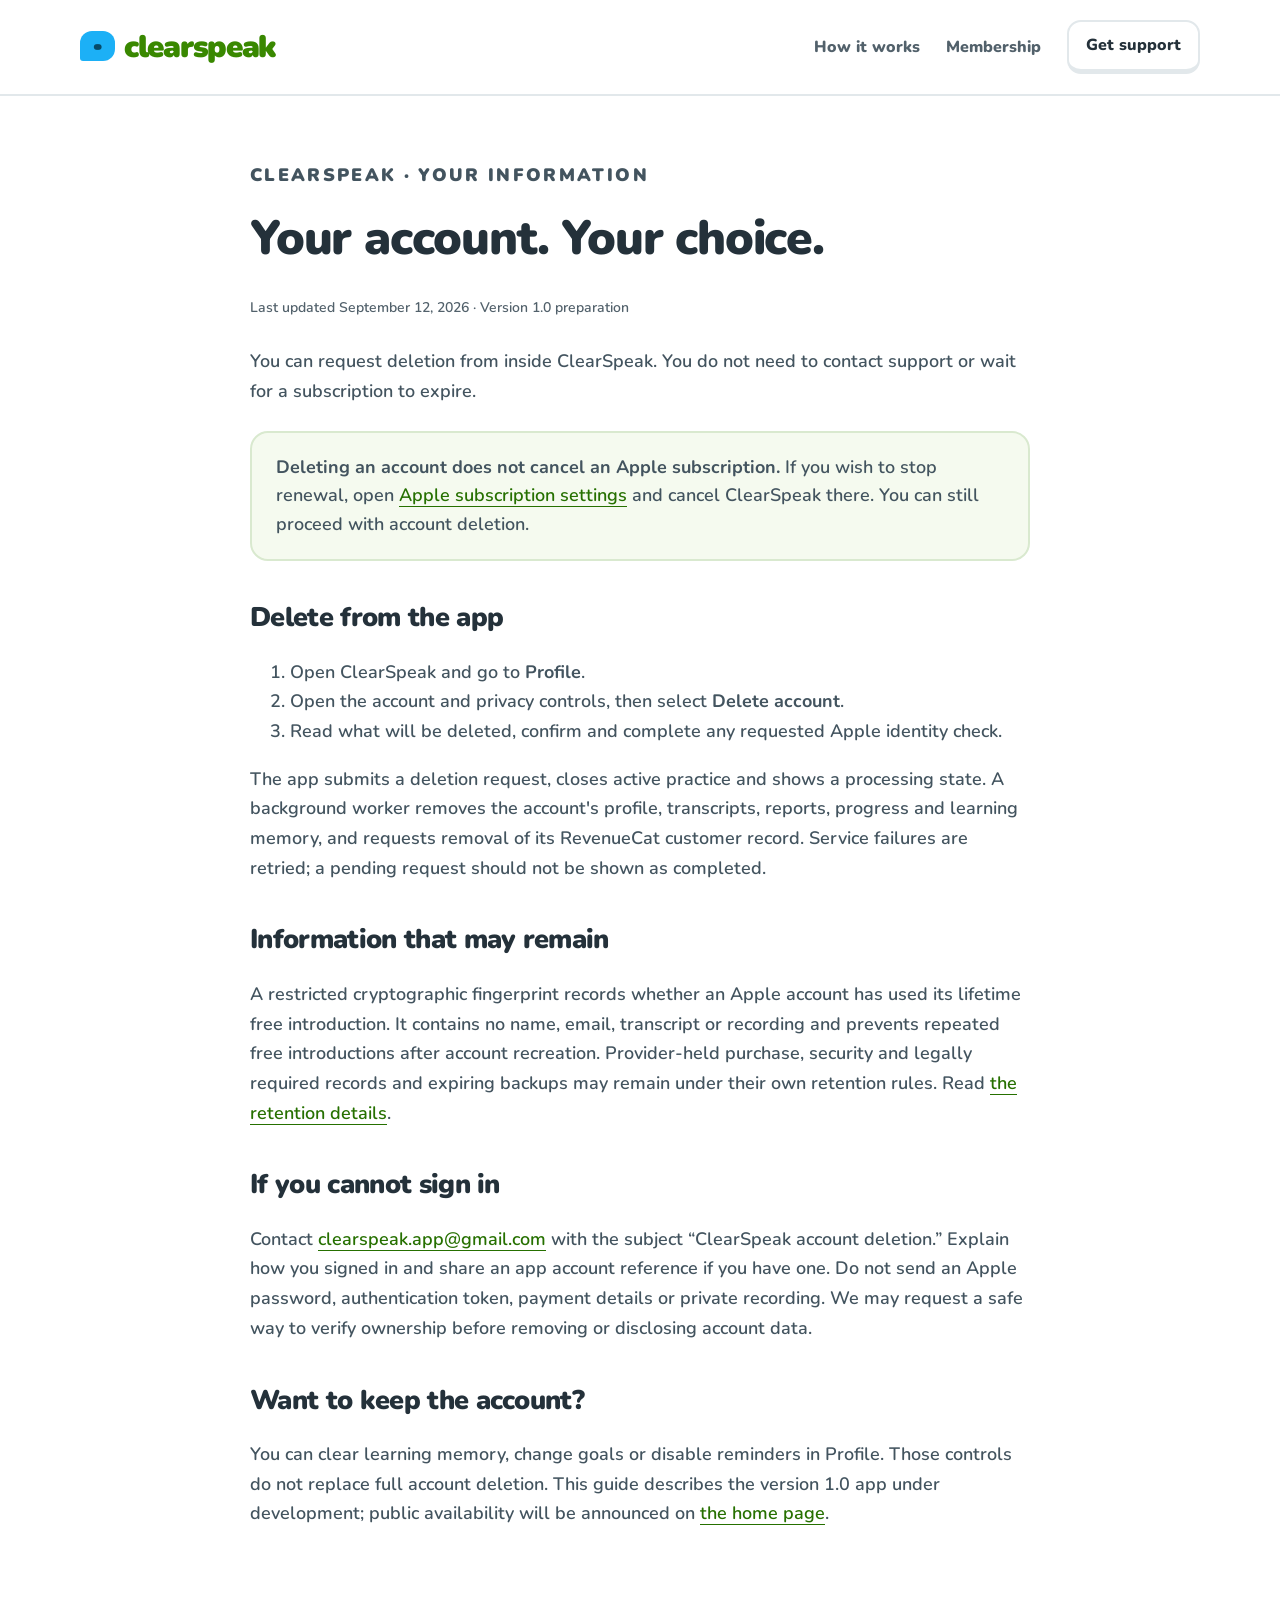
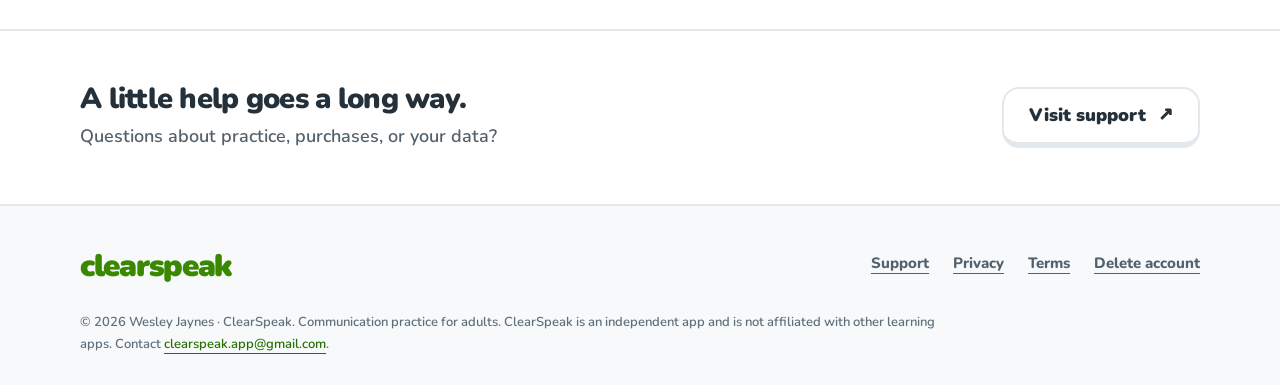
==== delete-account.html @ 3437bbd8 "Publish original ClearSpeak site and accurate launch disclosures" ====
<!doctype html><html lang="en"><head><meta charset="utf-8"><meta name="viewport" content="width=device-width, initial-scale=1"><meta name="theme-color" content="#ffffff"><title>Delete your ClearSpeak account</title><meta name="description" content="How to initiate account deletion and manage your Apple subscription."><link rel="canonical" href="https://shinywesley.github.io/clearspeak/delete-account.html"><link rel="icon" href="./assets/favicon.svg" type="image/svg+xml"><link rel="preload" href="./assets/nunito.ttf" as="font" type="font/ttf" crossorigin><link rel="stylesheet" href="./styles.css"></head><body><a class="skip" href="#main">Skip to content</a><header class="top"><nav class="wrap nav" aria-label="Main"><a class="brand" href="./"><span class="brand-mark" aria-hidden="true">··</span>clearspeak</a><div class="navlinks"><a href="./#how-it-works">How it works</a><a href="./#membership">Membership</a><a href="./support.html" class="nav-cta">Get support</a></div></nav></header><main id="main" class="wrap legal"><p class="eyebrow">ClearSpeak · Your information</p><h1>Your account. Your choice.</h1><p class="stamp">Last updated September 12, 2026 · Version 1.0 preparation</p><p>You can request deletion from inside ClearSpeak. You do not need to contact support or wait for a subscription to expire.</p><div class="notice"><p><strong>Deleting an account does not cancel an Apple subscription.</strong> If you wish to stop renewal, open <a href="https://apps.apple.com/account/subscriptions">Apple subscription settings</a> and cancel ClearSpeak there. You can still proceed with account deletion.</p></div><h2>Delete from the app</h2><ol><li>Open ClearSpeak and go to <strong>Profile</strong>.</li><li>Open the account and privacy controls, then select <strong>Delete account</strong>.</li><li>Read what will be deleted, confirm and complete any requested Apple identity check.</li></ol><p>The app submits a deletion request, closes active practice and shows a processing state. A background worker removes the account's profile, transcripts, reports, progress and learning memory, and requests removal of its RevenueCat customer record. Service failures are retried; a pending request should not be shown as completed.</p><h2>Information that may remain</h2><p>A restricted cryptographic fingerprint records whether an Apple account has used its lifetime free introduction. It contains no name, email, transcript or recording and prevents repeated free introductions after account recreation. Provider-held purchase, security and legally required records and expiring backups may remain under their own retention rules. Read <a href="./privacy.html#retention">the retention details</a>.</p><h2>If you cannot sign in</h2><p>Contact <a href="mailto:clearspeak.app@gmail.com">clearspeak.app@gmail.com</a> with the subject “ClearSpeak account deletion.” Explain how you signed in and share an app account reference if you have one. Do not send an Apple password, authentication token, payment details or private recording. We may request a safe way to verify ownership before removing or disclosing account data.</p><h2>Want to keep the account?</h2><p>You can clear learning memory, change goals or disable reminders in Profile. Those controls do not replace full account deletion. This guide describes the version 1.0 app under development; public availability will be announced on <a href="./">the home page</a>.</p></main><section class="support-banner"><div class="wrap support-inner"><div><h2>A little help goes a long way.</h2><p>Questions about practice, purchases, or your data?</p></div><a class="btn secondary" href="./support.html">Visit support <span aria-hidden="true">↗</span></a></div></section><footer><div class="wrap"><div class="footer-main"><a class="brand" href="./">clearspeak</a><nav class="footer-links" aria-label="Footer"><a href="./support.html">Support</a><a href="./privacy.html">Privacy</a><a href="./terms.html">Terms</a><a href="./delete-account.html">Delete account</a></nav></div><p class="fineprint">© 2026 Wesley Jaynes · ClearSpeak. Communication practice for adults. ClearSpeak is an independent app and is not affiliated with other learning apps. Contact <a href="mailto:clearspeak.app@gmail.com">clearspeak.app@gmail.com</a>.</p></div></footer></body></html>
---- styles.css ----
@font-face{font-family:Nunito;src:url('./assets/nunito.ttf') format('truetype');font-weight:200 1000;font-display:swap}
:root{--ink:#24313a;--muted:#52616b;--green:#58cc02;--edge:#389600;--soft:#e8f8d8;--blue:#1cb0f6;--line:#e2e8eb;--paper:#fff;--purple:#7851c5;--gold:#ffc83d}
*{box-sizing:border-box}html{scroll-behavior:smooth}body{margin:0;background:var(--paper);color:var(--ink);font:600 18px/1.65 Nunito,ui-rounded,system-ui,sans-serif}a{color:#267000;text-underline-offset:5px}button,a{-webkit-tap-highlight-color:transparent}a:focus-visible,summary:focus-visible{outline:3px solid #075d8e;outline-offset:6px;border-radius:5px}img{max-width:100%;height:auto}h1,h2,h3,p{margin-top:0}h1,h2,h3{font-weight:900;line-height:1.09;letter-spacing:-.025em}h1{font-size:clamp(42px,5.5vw,76px)}h2{font-size:clamp(32px,3.7vw,46px)}h3{font-size:24px}p{margin-bottom:1.1em}.muted{color:var(--muted)}.wrap{width:min(1120px,calc(100% - 48px));margin:auto}.skip{position:fixed;top:-100px;left:16px;background:#fff;padding:12px;z-index:20}.skip:focus{top:8px}.top{border-bottom:2px solid var(--line)}.nav{min-height:94px;display:flex;align-items:center;justify-content:space-between;gap:24px}.brand{color:#398800;font-size:31px;font-weight:1000;letter-spacing:-1.3px;text-decoration:none;line-height:1}.brand-mark{font-size:26px;display:inline-flex;align-items:center;justify-content:center;background:var(--blue);color:#074a69;width:35px;height:30px;border-radius:12px 12px 12px 3px;margin-right:9px;letter-spacing:-5px;padding-right:5px;vertical-align:3px}.navlinks{display:flex;gap:26px;align-items:center}.navlinks a{font-size:16px;font-weight:850;color:var(--muted);text-decoration:none}.navlinks a:hover{color:#267000}.navlinks .nav-cta{border:2px solid var(--line);border-bottom-width:5px;border-radius:14px;padding:10px 17px;color:var(--ink)}.eyebrow{text-transform:uppercase;font-size:13px;letter-spacing:.13em;font-weight:950;color:#417819;margin-bottom:21px}.hero{display:grid;grid-template-columns:1.15fr 1fr;align-items:center;min-height:710px;gap:36px;padding:65px 0 70px}.hero h1{max-width:640px;margin-bottom:23px}.hero h1 em{font-style:normal;color:#439500}.lede{font-size:21px;line-height:1.55;color:var(--muted);max-width:540px}.btn{display:inline-flex;min-height:59px;align-items:center;justify-content:center;padding:12px 25px;border-radius:17px;border:2px solid var(--green);border-bottom:6px solid var(--edge);background:var(--green);color:#163300;font-weight:950;text-decoration:none;transition:transform .1s,border-bottom-width .1s;gap:12px}.btn:active{transform:translateY(3px);border-bottom-width:3px}.btn.secondary{background:#fff;border-color:var(--line);color:var(--ink)}.actions{display:flex;gap:14px;flex-wrap:wrap;margin-top:29px}.availability{display:flex;align-items:center;gap:9px;font-size:14px;color:var(--muted);margin-top:19px}.dot{width:8px;height:8px;border-radius:100%;background:#6e7d85;display:inline-block}.hero-art{position:relative;min-height:460px;display:grid;place-items:center}.hero-art:before{content:'';position:absolute;width:390px;height:390px;max-width:90%;border-radius:50%;background:#f1fae7;z-index:-1}.hero-art img{width:400px;max-width:100%;transform:rotate(-5deg)}.speech{position:absolute;right:0;top:14px;background:#fff;border:2px solid #d4eabf;border-bottom-width:5px;border-radius:20px;padding:14px 20px;transform:rotate(5deg);font-size:19px;font-weight:900;color:#356719}.art-tag{position:absolute;bottom:5px;left:15px;display:flex;align-items:center;gap:12px;max-width:310px;background:#fff;border:2px solid var(--line);border-bottom-width:5px;padding:13px 18px;border-radius:18px;font-size:16px;line-height:1.4}.tag-symbol{display:grid;place-items:center;border-radius:13px;background:#fff5d5;color:#795006;font-size:27px;width:44px;height:48px;flex:none}.contexts{border-top:2px solid var(--line);border-bottom:2px solid var(--line);padding:24px 0}.context-row{display:flex;justify-content:space-between;gap:20px;flex-wrap:wrap}.context-row span{color:#60707b;font-size:16px;display:flex;gap:10px;align-items:center}.context-row b{color:#398800;font-size:20px}.section{padding:94px 0}.center{text-align:center}.section-intro{max-width:680px;margin:0 auto 48px}.section-intro p{color:var(--muted);font-size:20px}.steps{display:grid;grid-template-columns:repeat(4,1fr);gap:27px}.step-number{display:grid;place-items:center;width:54px;height:54px;border:2px solid #c8e7af;border-bottom-width:5px;background:#f1fae7;color:#3c7e13;border-radius:18px;font-size:23px;font-weight:1000;margin-bottom:22px}.step h3{font-size:24px;margin-bottom:12px}.step p{font-size:17px;color:var(--muted);line-height:1.6}.learning{background:#f6faf2;border-top:2px solid #e6f0df;border-bottom:2px solid #e6f0df}.split{display:grid;grid-template-columns:1fr 1fr;align-items:center;gap:85px}.path-diagram{display:flex;flex-direction:column;align-items:center;position:relative;padding:20px 0}.path-diagram:before{content:'';position:absolute;top:40px;bottom:40px;left:50%;border-left:8px dashed #d7e6c9;z-index:0}.mini-node{position:relative;z-index:1;display:flex;align-items:center;gap:18px;background:#fff;border:2px solid var(--line);border-bottom-width:5px;border-radius:22px;padding:19px 24px;margin:12px;max-width:360px;width:90%;transform:translateX(-22px)}.mini-node:nth-child(even){transform:translateX(24px)}.mini-node strong{display:block;font-size:20px;line-height:1.2}.mini-node small{display:block;font-size:13px;color:var(--muted);margin-top:5px}.node-icon{display:grid;place-items:center;border-radius:17px;background:var(--soft);color:#34710c;width:51px;height:51px;font-size:27px;flex:none}.mini-node:nth-child(2) .node-icon{background:#e7f5fe;color:#07618b}.mini-node:nth-child(3) .node-icon{background:#f1ebfc;color:#6a469f}.good-list{list-style:none;padding:0;margin:28px 0 0}.good-list li{position:relative;padding-left:31px;margin-bottom:13px;font-size:18px}.good-list li:before{content:'✓';position:absolute;left:0;color:#459600;font-weight:1000}.screens-grid{display:flex;justify-content:center;align-items:flex-start;gap:28px}.screen{width:265px;flex:0 1 265px;margin:0}.screen img{border:2px solid var(--line);border-radius:32px;box-shadow:0 7px 0 #e8eef0}.screen figcaption{text-align:center;font-size:15px;color:var(--muted);padding:19px 7px}.offer{background:#ecf8df;border:2px solid #cbe6b5;border-bottom:7px solid #b5d79b;border-radius:30px;padding:48px;display:grid;grid-template-columns:1.25fr 1fr;gap:60px;align-items:center}.offer h2{font-size:38px}.offer p{color:#3f5734}.offer-list{background:white;border:2px solid #d6e8c8;border-radius:22px;padding:25px}.offer-line{display:flex;gap:14px;align-items:start;padding:15px 0;line-height:1.4}.offer-line+.offer-line{border-top:2px solid #edf2e9}.offer-line b{font-size:22px;color:#3f7f13}.offer-line strong{display:block}.offer-line span{font-size:15px;color:var(--muted)}.faq{max-width:760px;margin:auto}.faq details{border-bottom:2px solid var(--line);padding:22px 0}.faq summary{cursor:pointer;font-size:20px;font-weight:900;padding-right:30px;line-height:1.4}.faq details p{margin:17px 0 0;color:var(--muted);font-size:17px}.support-banner{border-top:2px solid var(--line);padding:52px 0}.support-inner{display:flex;align-items:center;justify-content:space-between;gap:24px}.support-inner h2{font-size:29px;margin-bottom:8px}.support-inner p{margin:0;color:var(--muted)}footer{background:#f7f9fa;border-top:2px solid var(--line);padding:45px 0 30px}.footer-main{display:flex;justify-content:space-between;gap:25px;align-items:start}.footer-links{display:flex;gap:24px;flex-wrap:wrap;max-width:550px;justify-content:flex-end}.footer-links a{color:var(--muted);font-size:15px;font-weight:800}.fineprint{font-size:13px;color:#60707b;margin:30px 0 0;max-width:870px}.legal{max-width:780px;padding:65px 0 80px}.legal h1{font-size:48px}.legal h2{font-size:27px;margin-top:39px;line-height:1.3}.legal h3{font-size:21px;margin-top:26px}.legal p,.legal li{font-size:18px;color:#43545f}.legal .stamp{font-size:14px;color:var(--muted);margin-bottom:28px}.notice{padding:20px 24px;border:2px solid #d9e9cf;border-radius:18px;background:#f5faef;margin:24px 0 30px;line-height:1.6}.notice p:last-child{margin-bottom:0}.legal table{width:100%;border-collapse:collapse;font-size:16px}.legal td,.legal th{text-align:left;vertical-align:top;padding:14px 12px;border-bottom:2px solid var(--line)}.legal th{font-weight:950}.legal td:first-child{width:28%;font-weight:850}.jump{display:flex;gap:15px;flex-wrap:wrap;font-size:15px;margin-bottom:35px}.screenshot-section[hidden]{display:none}
@media(max-width:850px){.navlinks{gap:17px}.navlinks a{font-size:14px}.hero{gap:12px;min-height:620px}.hero-art{min-height:400px}.speech{right:-10px;font-size:16px}.art-tag{font-size:14px;bottom:0;left:0}.hero h1{font-size:54px}.lede{font-size:19px}.steps{grid-template-columns:1fr 1fr;gap:25px 44px}.split{gap:36px}.offer{gap:30px;padding:30px}.offer h2{font-size:34px}}
@media(max-width:600px){body{font-size:17px}.wrap{width:calc(100% - 40px)}.nav{min-height:80px}.brand{font-size:27px}.brand-mark{display:none}.navlinks a:not(.nav-cta){display:none}.navlinks .nav-cta{padding:8px 13px}.hero{display:flex;flex-direction:column;padding:45px 0 42px;gap:12px;text-align:center}.hero h1{font-size:48px;line-height:1.07}.eyebrow{font-size:11px;letter-spacing:.11em;margin-bottom:20px}.lede{font-size:18px;line-height:1.65}.actions{justify-content:center;margin-top:23px;gap:11px}.btn{min-height:56px;font-size:16px;padding:11px 19px}.availability{justify-content:center;font-size:12px;flex-wrap:wrap}.hero-art{min-height:340px;width:100%;max-width:350px;margin-top:20px}.hero-art img{width:320px}.hero-art:before{width:285px;height:285px}.speech{top:0;right:-1px;font-size:16px;padding:10px 15px}.art-tag{bottom:-3px;left:9px;font-size:13px;max-width:270px;padding:10px 15px}.tag-symbol{width:37px;height:39px;font-size:23px}.context-row{display:grid;grid-template-columns:1fr 1fr;gap:15px 16px}.context-row span{font-size:14px}.section{padding:62px 0}.section-intro{margin-bottom:34px}.section-intro p{font-size:18px}h2{font-size:33px}.steps{gap:23px}.step h3{font-size:22px}.step p{font-size:16px}.step-number{width:47px;height:47px;font-size:20px;margin-bottom:17px}.split{display:flex;flex-direction:column;gap:20px}.split>div{width:100%}.path-diagram{max-width:360px;align-self:center}.mini-node{transform:translateX(-12px)}.mini-node:nth-child(even){transform:translateX(12px)}.good-list li{font-size:17px}.offer{display:block;padding:27px 22px;border-radius:24px}.offer h2{font-size:31px}.offer-list{margin-top:28px;padding:13px 19px}.offer p{font-size:17px}.screens-grid{overflow-x:auto;justify-content:flex-start;gap:20px;padding:4px 4px 12px;scroll-snap-type:x mandatory}.screen{flex:0 0 230px;scroll-snap-align:center}.support-inner{display:block;text-align:center}.support-inner .btn{margin-top:20px}.footer-main{display:block}.footer-links{margin-top:29px;justify-content:flex-start;gap:16px 23px}.fineprint{font-size:12px}.legal{padding:45px 0 60px}.legal h1{font-size:39px}.legal h2{font-size:25px}.legal p,.legal li{font-size:17px}.legal table{font-size:14px}.legal td,.legal th{padding:12px 6px}.notice{padding:18px}.jump{gap:12px}.faq summary{font-size:18px}.faq details p{font-size:16px}}
@media(prefers-reduced-motion:reduce){html{scroll-behavior:auto}*,*:before,*:after{transition:none!important;animation:none!important}}
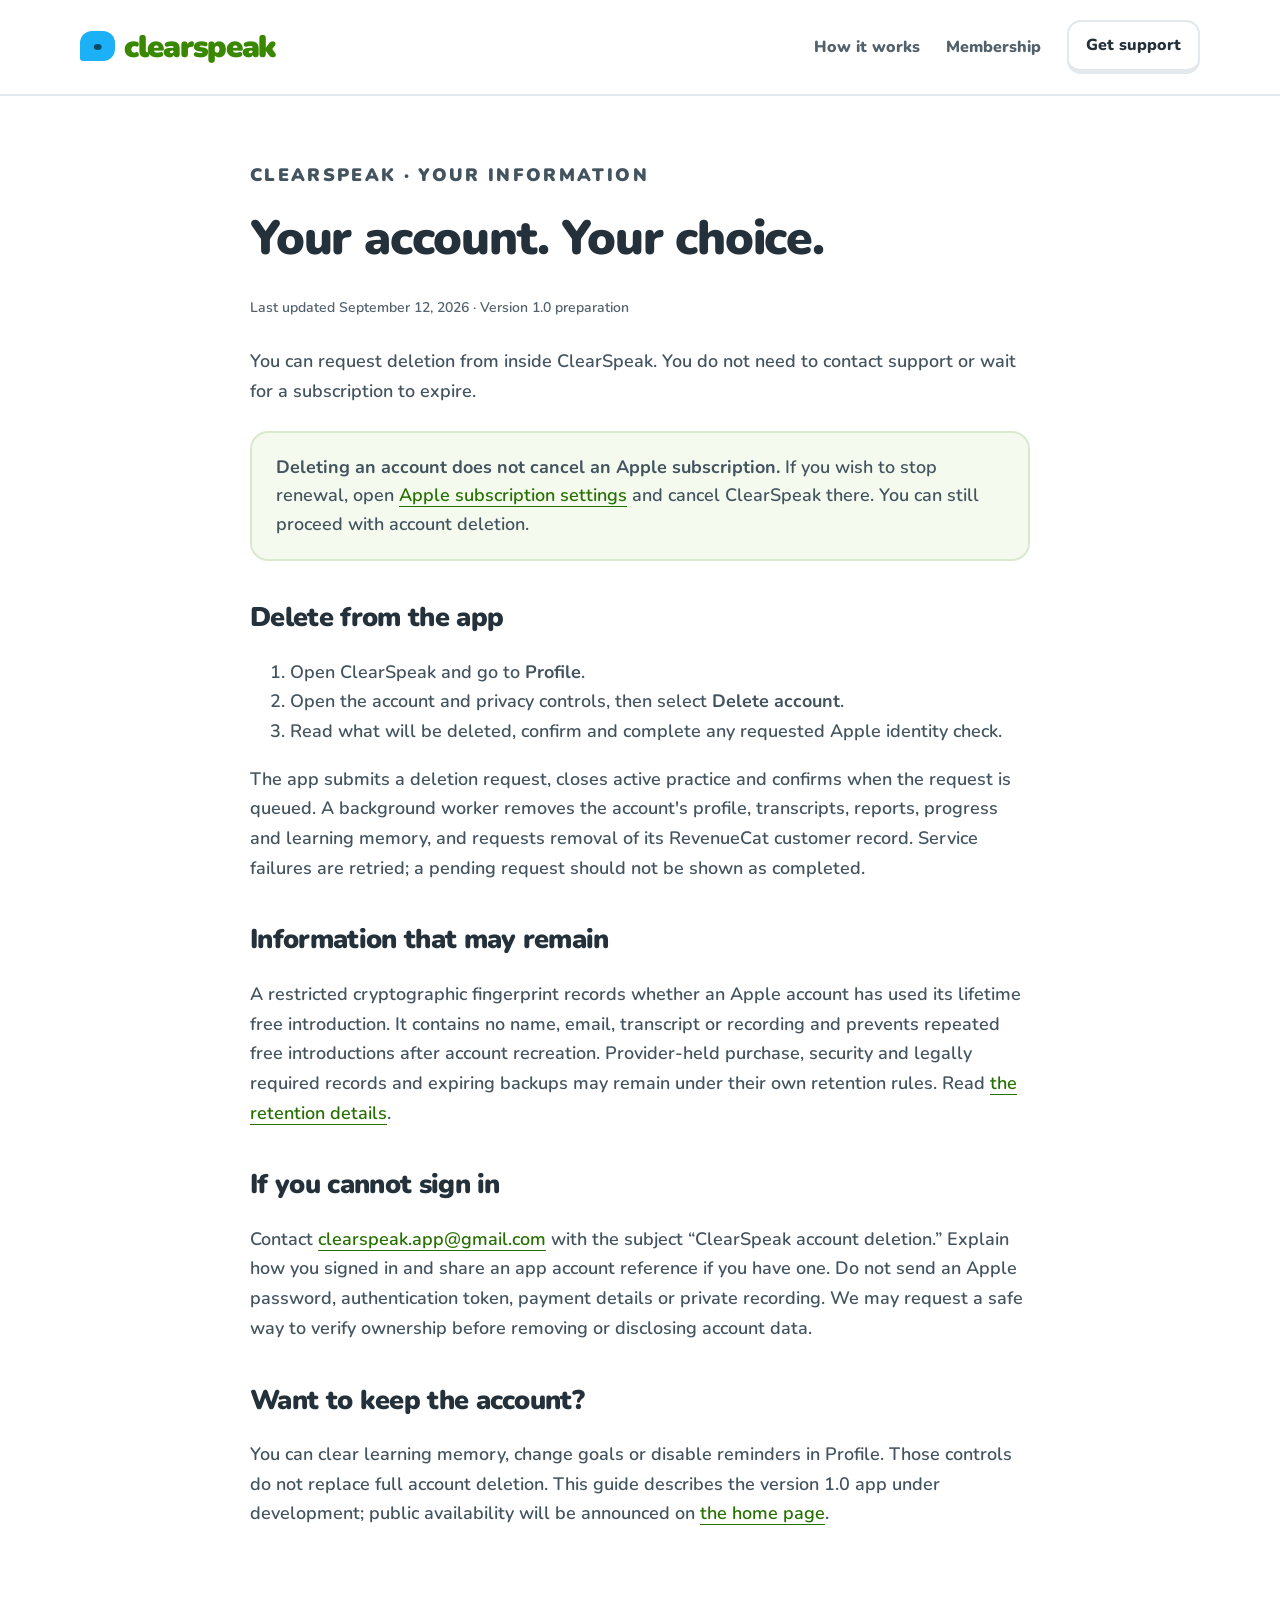
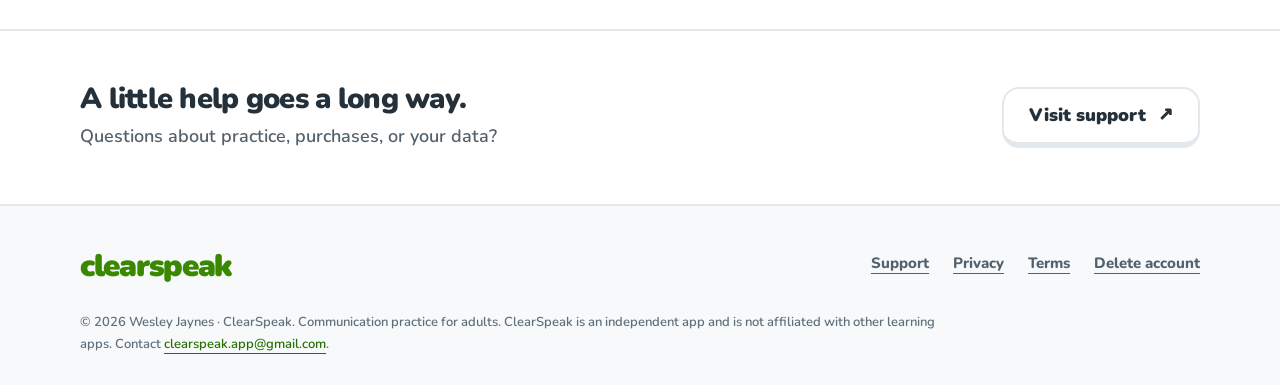
==== commit bfe5735e: "Disclose limited anonymous onboarding events and precise deletion confirmation" ====
--- a/delete-account.html
+++ b/delete-account.html
@@ -1 +1 @@
-<!doctype html><html lang="en"><head><meta charset="utf-8"><meta name="viewport" content="width=device-width, initial-scale=1"><meta name="theme-color" content="#ffffff"><title>Delete your ClearSpeak account</title><meta name="description" content="How to initiate account deletion and manage your Apple subscription."><link rel="canonical" href="https://shinywesley.github.io/clearspeak/delete-account.html"><link rel="icon" href="./assets/favicon.svg" type="image/svg+xml"><link rel="preload" href="./assets/nunito.ttf" as="font" type="font/ttf" crossorigin><link rel="stylesheet" href="./styles.css"></head><body><a class="skip" href="#main">Skip to content</a><header class="top"><nav class="wrap nav" aria-label="Main"><a class="brand" href="./"><span class="brand-mark" aria-hidden="true">··</span>clearspeak</a><div class="navlinks"><a href="./#how-it-works">How it works</a><a href="./#membership">Membership</a><a href="./support.html" class="nav-cta">Get support</a></div></nav></header><main id="main" class="wrap legal"><p class="eyebrow">ClearSpeak · Your information</p><h1>Your account. Your choice.</h1><p class="stamp">Last updated September 12, 2026 · Version 1.0 preparation</p><p>You can request deletion from inside ClearSpeak. You do not need to contact support or wait for a subscription to expire.</p><div class="notice"><p><strong>Deleting an account does not cancel an Apple subscription.</strong> If you wish to stop renewal, open <a href="https://apps.apple.com/account/subscriptions">Apple subscription settings</a> and cancel ClearSpeak there. You can still proceed with account deletion.</p></div><h2>Delete from the app</h2><ol><li>Open ClearSpeak and go to <strong>Profile</strong>.</li><li>Open the account and privacy controls, then select <strong>Delete account</strong>.</li><li>Read what will be deleted, confirm and complete any requested Apple identity check.</li></ol><p>The app submits a deletion request, closes active practice and shows a processing state. A background worker removes the account's profile, transcripts, reports, progress and learning memory, and requests removal of its RevenueCat customer record. Service failures are retried; a pending request should not be shown as completed.</p><h2>Information that may remain</h2><p>A restricted cryptographic fingerprint records whether an Apple account has used its lifetime free introduction. It contains no name, email, transcript or recording and prevents repeated free introductions after account recreation. Provider-held purchase, security and legally required records and expiring backups may remain under their own retention rules. Read <a href="./privacy.html#retention">the retention details</a>.</p><h2>If you cannot sign in</h2><p>Contact <a href="mailto:clearspeak.app@gmail.com">clearspeak.app@gmail.com</a> with the subject “ClearSpeak account deletion.” Explain how you signed in and share an app account reference if you have one. Do not send an Apple password, authentication token, payment details or private recording. We may request a safe way to verify ownership before removing or disclosing account data.</p><h2>Want to keep the account?</h2><p>You can clear learning memory, change goals or disable reminders in Profile. Those controls do not replace full account deletion. This guide describes the version 1.0 app under development; public availability will be announced on <a href="./">the home page</a>.</p></main><section class="support-banner"><div class="wrap support-inner"><div><h2>A little help goes a long way.</h2><p>Questions about practice, purchases, or your data?</p></div><a class="btn secondary" href="./support.html">Visit support <span aria-hidden="true">↗</span></a></div></section><footer><div class="wrap"><div class="footer-main"><a class="brand" href="./">clearspeak</a><nav class="footer-links" aria-label="Footer"><a href="./support.html">Support</a><a href="./privacy.html">Privacy</a><a href="./terms.html">Terms</a><a href="./delete-account.html">Delete account</a></nav></div><p class="fineprint">© 2026 Wesley Jaynes · ClearSpeak. Communication practice for adults. ClearSpeak is an independent app and is not affiliated with other learning apps. Contact <a href="mailto:clearspeak.app@gmail.com">clearspeak.app@gmail.com</a>.</p></div></footer></body></html>+<!doctype html><html lang="en"><head><meta charset="utf-8"><meta name="viewport" content="width=device-width, initial-scale=1"><meta name="theme-color" content="#ffffff"><title>Delete your ClearSpeak account</title><meta name="description" content="How to initiate account deletion and manage your Apple subscription."><link rel="canonical" href="https://shinywesley.github.io/clearspeak/delete-account.html"><link rel="icon" href="./assets/favicon.svg" type="image/svg+xml"><link rel="preload" href="./assets/nunito.ttf" as="font" type="font/ttf" crossorigin><link rel="stylesheet" href="./styles.css"></head><body><a class="skip" href="#main">Skip to content</a><header class="top"><nav class="wrap nav" aria-label="Main"><a class="brand" href="./"><span class="brand-mark" aria-hidden="true">··</span>clearspeak</a><div class="navlinks"><a href="./#how-it-works">How it works</a><a href="./#membership">Membership</a><a href="./support.html" class="nav-cta">Get support</a></div></nav></header><main id="main" class="wrap legal"><p class="eyebrow">ClearSpeak · Your information</p><h1>Your account. Your choice.</h1><p class="stamp">Last updated September 12, 2026 · Version 1.0 preparation</p><p>You can request deletion from inside ClearSpeak. You do not need to contact support or wait for a subscription to expire.</p><div class="notice"><p><strong>Deleting an account does not cancel an Apple subscription.</strong> If you wish to stop renewal, open <a href="https://apps.apple.com/account/subscriptions">Apple subscription settings</a> and cancel ClearSpeak there. You can still proceed with account deletion.</p></div><h2>Delete from the app</h2><ol><li>Open ClearSpeak and go to <strong>Profile</strong>.</li><li>Open the account and privacy controls, then select <strong>Delete account</strong>.</li><li>Read what will be deleted, confirm and complete any requested Apple identity check.</li></ol><p>The app submits a deletion request, closes active practice and confirms when the request is queued. A background worker removes the account's profile, transcripts, reports, progress and learning memory, and requests removal of its RevenueCat customer record. Service failures are retried; a pending request should not be shown as completed.</p><h2>Information that may remain</h2><p>A restricted cryptographic fingerprint records whether an Apple account has used its lifetime free introduction. It contains no name, email, transcript or recording and prevents repeated free introductions after account recreation. Provider-held purchase, security and legally required records and expiring backups may remain under their own retention rules. Read <a href="./privacy.html#retention">the retention details</a>.</p><h2>If you cannot sign in</h2><p>Contact <a href="mailto:clearspeak.app@gmail.com">clearspeak.app@gmail.com</a> with the subject “ClearSpeak account deletion.” Explain how you signed in and share an app account reference if you have one. Do not send an Apple password, authentication token, payment details or private recording. We may request a safe way to verify ownership before removing or disclosing account data.</p><h2>Want to keep the account?</h2><p>You can clear learning memory, change goals or disable reminders in Profile. Those controls do not replace full account deletion. This guide describes the version 1.0 app under development; public availability will be announced on <a href="./">the home page</a>.</p></main><section class="support-banner"><div class="wrap support-inner"><div><h2>A little help goes a long way.</h2><p>Questions about practice, purchases, or your data?</p></div><a class="btn secondary" href="./support.html">Visit support <span aria-hidden="true">↗</span></a></div></section><footer><div class="wrap"><div class="footer-main"><a class="brand" href="./">clearspeak</a><nav class="footer-links" aria-label="Footer"><a href="./support.html">Support</a><a href="./privacy.html">Privacy</a><a href="./terms.html">Terms</a><a href="./delete-account.html">Delete account</a></nav></div><p class="fineprint">© 2026 Wesley Jaynes · ClearSpeak. Communication practice for adults. ClearSpeak is an independent app and is not affiliated with other learning apps. Contact <a href="mailto:clearspeak.app@gmail.com">clearspeak.app@gmail.com</a>.</p></div></footer></body></html>
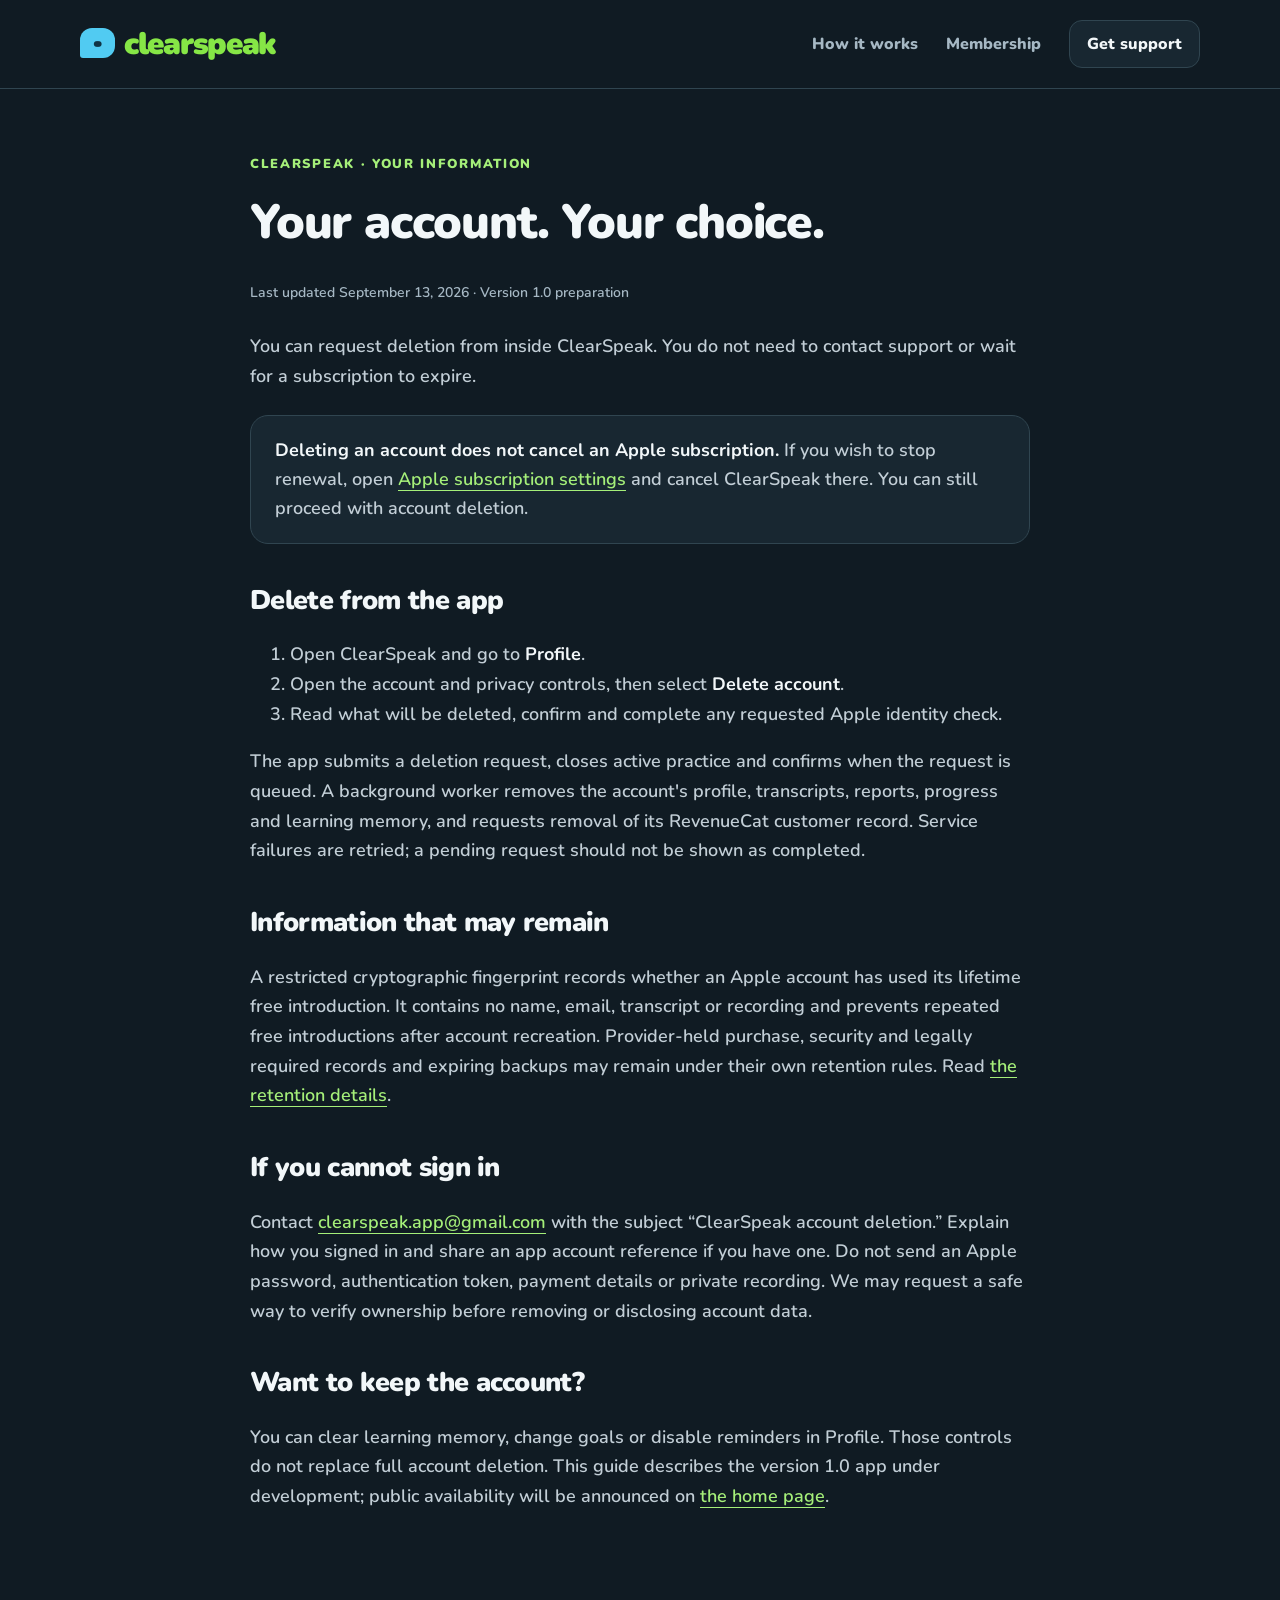
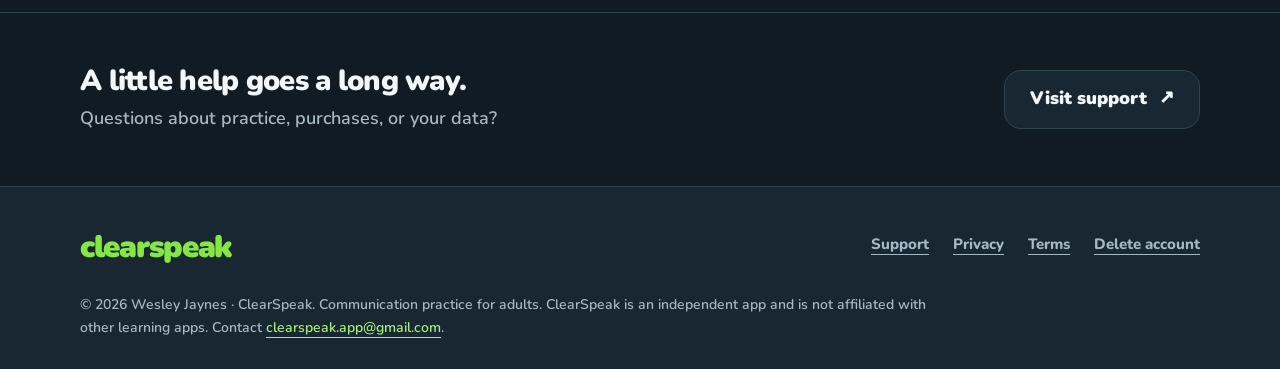
==== commit d99d5b48: "Refresh ClearSpeak preview and publish versioned Terms acceptance" ====
--- a/delete-account.html
+++ b/delete-account.html
@@ -1 +1,75 @@
-<!doctype html><html lang="en"><head><meta charset="utf-8"><meta name="viewport" content="width=device-width, initial-scale=1"><meta name="theme-color" content="#ffffff"><title>Delete your ClearSpeak account</title><meta name="description" content="How to initiate account deletion and manage your Apple subscription."><link rel="canonical" href="https://shinywesley.github.io/clearspeak/delete-account.html"><link rel="icon" href="./assets/favicon.svg" type="image/svg+xml"><link rel="preload" href="./assets/nunito.ttf" as="font" type="font/ttf" crossorigin><link rel="stylesheet" href="./styles.css"></head><body><a class="skip" href="#main">Skip to content</a><header class="top"><nav class="wrap nav" aria-label="Main"><a class="brand" href="./"><span class="brand-mark" aria-hidden="true">··</span>clearspeak</a><div class="navlinks"><a href="./#how-it-works">How it works</a><a href="./#membership">Membership</a><a href="./support.html" class="nav-cta">Get support</a></div></nav></header><main id="main" class="wrap legal"><p class="eyebrow">ClearSpeak · Your information</p><h1>Your account. Your choice.</h1><p class="stamp">Last updated September 12, 2026 · Version 1.0 preparation</p><p>You can request deletion from inside ClearSpeak. You do not need to contact support or wait for a subscription to expire.</p><div class="notice"><p><strong>Deleting an account does not cancel an Apple subscription.</strong> If you wish to stop renewal, open <a href="https://apps.apple.com/account/subscriptions">Apple subscription settings</a> and cancel ClearSpeak there. You can still proceed with account deletion.</p></div><h2>Delete from the app</h2><ol><li>Open ClearSpeak and go to <strong>Profile</strong>.</li><li>Open the account and privacy controls, then select <strong>Delete account</strong>.</li><li>Read what will be deleted, confirm and complete any requested Apple identity check.</li></ol><p>The app submits a deletion request, closes active practice and confirms when the request is queued. A background worker removes the account's profile, transcripts, reports, progress and learning memory, and requests removal of its RevenueCat customer record. Service failures are retried; a pending request should not be shown as completed.</p><h2>Information that may remain</h2><p>A restricted cryptographic fingerprint records whether an Apple account has used its lifetime free introduction. It contains no name, email, transcript or recording and prevents repeated free introductions after account recreation. Provider-held purchase, security and legally required records and expiring backups may remain under their own retention rules. Read <a href="./privacy.html#retention">the retention details</a>.</p><h2>If you cannot sign in</h2><p>Contact <a href="mailto:clearspeak.app@gmail.com">clearspeak.app@gmail.com</a> with the subject “ClearSpeak account deletion.” Explain how you signed in and share an app account reference if you have one. Do not send an Apple password, authentication token, payment details or private recording. We may request a safe way to verify ownership before removing or disclosing account data.</p><h2>Want to keep the account?</h2><p>You can clear learning memory, change goals or disable reminders in Profile. Those controls do not replace full account deletion. This guide describes the version 1.0 app under development; public availability will be announced on <a href="./">the home page</a>.</p></main><section class="support-banner"><div class="wrap support-inner"><div><h2>A little help goes a long way.</h2><p>Questions about practice, purchases, or your data?</p></div><a class="btn secondary" href="./support.html">Visit support <span aria-hidden="true">↗</span></a></div></section><footer><div class="wrap"><div class="footer-main"><a class="brand" href="./">clearspeak</a><nav class="footer-links" aria-label="Footer"><a href="./support.html">Support</a><a href="./privacy.html">Privacy</a><a href="./terms.html">Terms</a><a href="./delete-account.html">Delete account</a></nav></div><p class="fineprint">© 2026 Wesley Jaynes · ClearSpeak. Communication practice for adults. ClearSpeak is an independent app and is not affiliated with other learning apps. Contact <a href="mailto:clearspeak.app@gmail.com">clearspeak.app@gmail.com</a>.</p></div></footer></body></html>+<!doctype html>
+<html lang="en">
+<head>
+<meta charset="utf-8">
+<meta name="viewport" content="width=device-width, initial-scale=1">
+<meta name="theme-color" content="#101b23">
+<title>Delete your ClearSpeak account</title>
+<meta name="description" content="How to initiate account deletion and manage your Apple subscription.">
+<link rel="canonical" href="https://shinywesley.github.io/clearspeak/delete-account.html">
+<link rel="icon" href="./assets/favicon.svg" type="image/svg+xml">
+<link rel="preload" href="./assets/nunito.ttf" as="font" type="font/ttf" crossorigin>
+<link rel="stylesheet" href="./styles.css">
+</head>
+<body>
+<a class="skip" href="#main">Skip to content</a>
+<header class="top">
+<nav class="wrap nav" aria-label="Main">
+<a class="brand" href="./">
+<span class="brand-mark" aria-hidden="true">··</span>clearspeak</a>
+<div class="navlinks">
+<a href="./#how-it-works">How it works</a>
+<a href="./#membership">Membership</a>
+<a href="./support.html" class="nav-cta">Get support</a>
+</div>
+</nav>
+</header>
+<main id="main" class="wrap legal">
+<p class="eyebrow">ClearSpeak · Your information</p>
+<h1>Your account. Your choice.</h1>
+<p class="stamp">Last updated September 13, 2026 · Version 1.0 preparation</p>
+<p>You can request deletion from inside ClearSpeak. You do not need to contact support or wait for a subscription to expire.</p>
+<div class="notice">
+<p>
+<strong>Deleting an account does not cancel an Apple subscription.</strong> If you wish to stop renewal, open <a href="https://apps.apple.com/account/subscriptions">Apple subscription settings</a> and cancel ClearSpeak there. You can still proceed with account deletion.</p>
+</div>
+<h2>Delete from the app</h2>
+<ol>
+<li>Open ClearSpeak and go to <strong>Profile</strong>.</li>
+<li>Open the account and privacy controls, then select <strong>Delete account</strong>.</li>
+<li>Read what will be deleted, confirm and complete any requested Apple identity check.</li>
+</ol>
+<p>The app submits a deletion request, closes active practice and confirms when the request is queued. A background worker removes the account's profile, transcripts, reports, progress and learning memory, and requests removal of its RevenueCat customer record. Service failures are retried; a pending request should not be shown as completed.</p>
+<h2>Information that may remain</h2>
+<p>A restricted cryptographic fingerprint records whether an Apple account has used its lifetime free introduction. It contains no name, email, transcript or recording and prevents repeated free introductions after account recreation. Provider-held purchase, security and legally required records and expiring backups may remain under their own retention rules. Read <a href="./privacy.html#retention">the retention details</a>.</p>
+<h2>If you cannot sign in</h2>
+<p>Contact <a href="mailto:clearspeak.app@gmail.com">clearspeak.app@gmail.com</a> with the subject “ClearSpeak account deletion.” Explain how you signed in and share an app account reference if you have one. Do not send an Apple password, authentication token, payment details or private recording. We may request a safe way to verify ownership before removing or disclosing account data.</p>
+<h2>Want to keep the account?</h2>
+<p>You can clear learning memory, change goals or disable reminders in Profile. Those controls do not replace full account deletion. This guide describes the version 1.0 app under development; public availability will be announced on <a href="./">the home page</a>.</p>
+</main>
+<section class="support-banner">
+<div class="wrap support-inner">
+<div>
+<h2>A little help goes a long way.</h2>
+<p>Questions about practice, purchases, or your data?</p>
+</div>
+<a class="btn secondary" href="./support.html">Visit support <span aria-hidden="true">↗</span>
+</a>
+</div>
+</section>
+<footer>
+<div class="wrap">
+<div class="footer-main">
+<a class="brand" href="./">clearspeak</a>
+<nav class="footer-links" aria-label="Footer">
+<a href="./support.html">Support</a>
+<a href="./privacy.html">Privacy</a>
+<a href="./terms.html">Terms</a>
+<a href="./delete-account.html">Delete account</a>
+</nav>
+</div>
+<p class="fineprint">© 2026 Wesley Jaynes · ClearSpeak. Communication practice for adults. ClearSpeak is an independent app and is not affiliated with other learning apps. Contact <a href="mailto:clearspeak.app@gmail.com">clearspeak.app@gmail.com</a>.</p>
+</div>
+</footer>
+</body>
+</html>
--- a/styles.css
+++ b/styles.css
@@ -1,6 +1,229 @@
-@font-face{font-family:Nunito;src:url('./assets/nunito.ttf') format('truetype');font-weight:200 1000;font-display:swap}
-:root{--ink:#24313a;--muted:#52616b;--green:#58cc02;--edge:#389600;--soft:#e8f8d8;--blue:#1cb0f6;--line:#e2e8eb;--paper:#fff;--purple:#7851c5;--gold:#ffc83d}
-*{box-sizing:border-box}html{scroll-behavior:smooth}body{margin:0;background:var(--paper);color:var(--ink);font:600 18px/1.65 Nunito,ui-rounded,system-ui,sans-serif}a{color:#267000;text-underline-offset:5px}button,a{-webkit-tap-highlight-color:transparent}a:focus-visible,summary:focus-visible{outline:3px solid #075d8e;outline-offset:6px;border-radius:5px}img{max-width:100%;height:auto}h1,h2,h3,p{margin-top:0}h1,h2,h3{font-weight:900;line-height:1.09;letter-spacing:-.025em}h1{font-size:clamp(42px,5.5vw,76px)}h2{font-size:clamp(32px,3.7vw,46px)}h3{font-size:24px}p{margin-bottom:1.1em}.muted{color:var(--muted)}.wrap{width:min(1120px,calc(100% - 48px));margin:auto}.skip{position:fixed;top:-100px;left:16px;background:#fff;padding:12px;z-index:20}.skip:focus{top:8px}.top{border-bottom:2px solid var(--line)}.nav{min-height:94px;display:flex;align-items:center;justify-content:space-between;gap:24px}.brand{color:#398800;font-size:31px;font-weight:1000;letter-spacing:-1.3px;text-decoration:none;line-height:1}.brand-mark{font-size:26px;display:inline-flex;align-items:center;justify-content:center;background:var(--blue);color:#074a69;width:35px;height:30px;border-radius:12px 12px 12px 3px;margin-right:9px;letter-spacing:-5px;padding-right:5px;vertical-align:3px}.navlinks{display:flex;gap:26px;align-items:center}.navlinks a{font-size:16px;font-weight:850;color:var(--muted);text-decoration:none}.navlinks a:hover{color:#267000}.navlinks .nav-cta{border:2px solid var(--line);border-bottom-width:5px;border-radius:14px;padding:10px 17px;color:var(--ink)}.eyebrow{text-transform:uppercase;font-size:13px;letter-spacing:.13em;font-weight:950;color:#417819;margin-bottom:21px}.hero{display:grid;grid-template-columns:1.15fr 1fr;align-items:center;min-height:710px;gap:36px;padding:65px 0 70px}.hero h1{max-width:640px;margin-bottom:23px}.hero h1 em{font-style:normal;color:#439500}.lede{font-size:21px;line-height:1.55;color:var(--muted);max-width:540px}.btn{display:inline-flex;min-height:59px;align-items:center;justify-content:center;padding:12px 25px;border-radius:17px;border:2px solid var(--green);border-bottom:6px solid var(--edge);background:var(--green);color:#163300;font-weight:950;text-decoration:none;transition:transform .1s,border-bottom-width .1s;gap:12px}.btn:active{transform:translateY(3px);border-bottom-width:3px}.btn.secondary{background:#fff;border-color:var(--line);color:var(--ink)}.actions{display:flex;gap:14px;flex-wrap:wrap;margin-top:29px}.availability{display:flex;align-items:center;gap:9px;font-size:14px;color:var(--muted);margin-top:19px}.dot{width:8px;height:8px;border-radius:100%;background:#6e7d85;display:inline-block}.hero-art{position:relative;min-height:460px;display:grid;place-items:center}.hero-art:before{content:'';position:absolute;width:390px;height:390px;max-width:90%;border-radius:50%;background:#f1fae7;z-index:-1}.hero-art img{width:400px;max-width:100%;transform:rotate(-5deg)}.speech{position:absolute;right:0;top:14px;background:#fff;border:2px solid #d4eabf;border-bottom-width:5px;border-radius:20px;padding:14px 20px;transform:rotate(5deg);font-size:19px;font-weight:900;color:#356719}.art-tag{position:absolute;bottom:5px;left:15px;display:flex;align-items:center;gap:12px;max-width:310px;background:#fff;border:2px solid var(--line);border-bottom-width:5px;padding:13px 18px;border-radius:18px;font-size:16px;line-height:1.4}.tag-symbol{display:grid;place-items:center;border-radius:13px;background:#fff5d5;color:#795006;font-size:27px;width:44px;height:48px;flex:none}.contexts{border-top:2px solid var(--line);border-bottom:2px solid var(--line);padding:24px 0}.context-row{display:flex;justify-content:space-between;gap:20px;flex-wrap:wrap}.context-row span{color:#60707b;font-size:16px;display:flex;gap:10px;align-items:center}.context-row b{color:#398800;font-size:20px}.section{padding:94px 0}.center{text-align:center}.section-intro{max-width:680px;margin:0 auto 48px}.section-intro p{color:var(--muted);font-size:20px}.steps{display:grid;grid-template-columns:repeat(4,1fr);gap:27px}.step-number{display:grid;place-items:center;width:54px;height:54px;border:2px solid #c8e7af;border-bottom-width:5px;background:#f1fae7;color:#3c7e13;border-radius:18px;font-size:23px;font-weight:1000;margin-bottom:22px}.step h3{font-size:24px;margin-bottom:12px}.step p{font-size:17px;color:var(--muted);line-height:1.6}.learning{background:#f6faf2;border-top:2px solid #e6f0df;border-bottom:2px solid #e6f0df}.split{display:grid;grid-template-columns:1fr 1fr;align-items:center;gap:85px}.path-diagram{display:flex;flex-direction:column;align-items:center;position:relative;padding:20px 0}.path-diagram:before{content:'';position:absolute;top:40px;bottom:40px;left:50%;border-left:8px dashed #d7e6c9;z-index:0}.mini-node{position:relative;z-index:1;display:flex;align-items:center;gap:18px;background:#fff;border:2px solid var(--line);border-bottom-width:5px;border-radius:22px;padding:19px 24px;margin:12px;max-width:360px;width:90%;transform:translateX(-22px)}.mini-node:nth-child(even){transform:translateX(24px)}.mini-node strong{display:block;font-size:20px;line-height:1.2}.mini-node small{display:block;font-size:13px;color:var(--muted);margin-top:5px}.node-icon{display:grid;place-items:center;border-radius:17px;background:var(--soft);color:#34710c;width:51px;height:51px;font-size:27px;flex:none}.mini-node:nth-child(2) .node-icon{background:#e7f5fe;color:#07618b}.mini-node:nth-child(3) .node-icon{background:#f1ebfc;color:#6a469f}.good-list{list-style:none;padding:0;margin:28px 0 0}.good-list li{position:relative;padding-left:31px;margin-bottom:13px;font-size:18px}.good-list li:before{content:'✓';position:absolute;left:0;color:#459600;font-weight:1000}.screens-grid{display:flex;justify-content:center;align-items:flex-start;gap:28px}.screen{width:265px;flex:0 1 265px;margin:0}.screen img{border:2px solid var(--line);border-radius:32px;box-shadow:0 7px 0 #e8eef0}.screen figcaption{text-align:center;font-size:15px;color:var(--muted);padding:19px 7px}.offer{background:#ecf8df;border:2px solid #cbe6b5;border-bottom:7px solid #b5d79b;border-radius:30px;padding:48px;display:grid;grid-template-columns:1.25fr 1fr;gap:60px;align-items:center}.offer h2{font-size:38px}.offer p{color:#3f5734}.offer-list{background:white;border:2px solid #d6e8c8;border-radius:22px;padding:25px}.offer-line{display:flex;gap:14px;align-items:start;padding:15px 0;line-height:1.4}.offer-line+.offer-line{border-top:2px solid #edf2e9}.offer-line b{font-size:22px;color:#3f7f13}.offer-line strong{display:block}.offer-line span{font-size:15px;color:var(--muted)}.faq{max-width:760px;margin:auto}.faq details{border-bottom:2px solid var(--line);padding:22px 0}.faq summary{cursor:pointer;font-size:20px;font-weight:900;padding-right:30px;line-height:1.4}.faq details p{margin:17px 0 0;color:var(--muted);font-size:17px}.support-banner{border-top:2px solid var(--line);padding:52px 0}.support-inner{display:flex;align-items:center;justify-content:space-between;gap:24px}.support-inner h2{font-size:29px;margin-bottom:8px}.support-inner p{margin:0;color:var(--muted)}footer{background:#f7f9fa;border-top:2px solid var(--line);padding:45px 0 30px}.footer-main{display:flex;justify-content:space-between;gap:25px;align-items:start}.footer-links{display:flex;gap:24px;flex-wrap:wrap;max-width:550px;justify-content:flex-end}.footer-links a{color:var(--muted);font-size:15px;font-weight:800}.fineprint{font-size:13px;color:#60707b;margin:30px 0 0;max-width:870px}.legal{max-width:780px;padding:65px 0 80px}.legal h1{font-size:48px}.legal h2{font-size:27px;margin-top:39px;line-height:1.3}.legal h3{font-size:21px;margin-top:26px}.legal p,.legal li{font-size:18px;color:#43545f}.legal .stamp{font-size:14px;color:var(--muted);margin-bottom:28px}.notice{padding:20px 24px;border:2px solid #d9e9cf;border-radius:18px;background:#f5faef;margin:24px 0 30px;line-height:1.6}.notice p:last-child{margin-bottom:0}.legal table{width:100%;border-collapse:collapse;font-size:16px}.legal td,.legal th{text-align:left;vertical-align:top;padding:14px 12px;border-bottom:2px solid var(--line)}.legal th{font-weight:950}.legal td:first-child{width:28%;font-weight:850}.jump{display:flex;gap:15px;flex-wrap:wrap;font-size:15px;margin-bottom:35px}.screenshot-section[hidden]{display:none}
-@media(max-width:850px){.navlinks{gap:17px}.navlinks a{font-size:14px}.hero{gap:12px;min-height:620px}.hero-art{min-height:400px}.speech{right:-10px;font-size:16px}.art-tag{font-size:14px;bottom:0;left:0}.hero h1{font-size:54px}.lede{font-size:19px}.steps{grid-template-columns:1fr 1fr;gap:25px 44px}.split{gap:36px}.offer{gap:30px;padding:30px}.offer h2{font-size:34px}}
-@media(max-width:600px){body{font-size:17px}.wrap{width:calc(100% - 40px)}.nav{min-height:80px}.brand{font-size:27px}.brand-mark{display:none}.navlinks a:not(.nav-cta){display:none}.navlinks .nav-cta{padding:8px 13px}.hero{display:flex;flex-direction:column;padding:45px 0 42px;gap:12px;text-align:center}.hero h1{font-size:48px;line-height:1.07}.eyebrow{font-size:11px;letter-spacing:.11em;margin-bottom:20px}.lede{font-size:18px;line-height:1.65}.actions{justify-content:center;margin-top:23px;gap:11px}.btn{min-height:56px;font-size:16px;padding:11px 19px}.availability{justify-content:center;font-size:12px;flex-wrap:wrap}.hero-art{min-height:340px;width:100%;max-width:350px;margin-top:20px}.hero-art img{width:320px}.hero-art:before{width:285px;height:285px}.speech{top:0;right:-1px;font-size:16px;padding:10px 15px}.art-tag{bottom:-3px;left:9px;font-size:13px;max-width:270px;padding:10px 15px}.tag-symbol{width:37px;height:39px;font-size:23px}.context-row{display:grid;grid-template-columns:1fr 1fr;gap:15px 16px}.context-row span{font-size:14px}.section{padding:62px 0}.section-intro{margin-bottom:34px}.section-intro p{font-size:18px}h2{font-size:33px}.steps{gap:23px}.step h3{font-size:22px}.step p{font-size:16px}.step-number{width:47px;height:47px;font-size:20px;margin-bottom:17px}.split{display:flex;flex-direction:column;gap:20px}.split>div{width:100%}.path-diagram{max-width:360px;align-self:center}.mini-node{transform:translateX(-12px)}.mini-node:nth-child(even){transform:translateX(12px)}.good-list li{font-size:17px}.offer{display:block;padding:27px 22px;border-radius:24px}.offer h2{font-size:31px}.offer-list{margin-top:28px;padding:13px 19px}.offer p{font-size:17px}.screens-grid{overflow-x:auto;justify-content:flex-start;gap:20px;padding:4px 4px 12px;scroll-snap-type:x mandatory}.screen{flex:0 0 230px;scroll-snap-align:center}.support-inner{display:block;text-align:center}.support-inner .btn{margin-top:20px}.footer-main{display:block}.footer-links{margin-top:29px;justify-content:flex-start;gap:16px 23px}.fineprint{font-size:12px}.legal{padding:45px 0 60px}.legal h1{font-size:39px}.legal h2{font-size:25px}.legal p,.legal li{font-size:17px}.legal table{font-size:14px}.legal td,.legal th{padding:12px 6px}.notice{padding:18px}.jump{gap:12px}.faq summary{font-size:18px}.faq details p{font-size:16px}}
-@media(prefers-reduced-motion:reduce){html{scroll-behavior:auto}*,*:before,*:after{transition:none!important;animation:none!important}}
+@font-face {
+  font-family: Nunito;
+  src: url('./assets/nunito.ttf') format('truetype');
+  font-weight: 200 1000;
+  font-display: swap;
+}
+:root {
+  color-scheme: dark;
+  --paper: #101b23;
+  --surface: #182731;
+  --raised: #21333e;
+  --ink: #f2f7f9;
+  --muted: #a6b8c4;
+  --green: #86e646;
+  --edge: #559c28;
+  --soft: #213c2d;
+  --blue: #51cbf2;
+  --blue-soft: #1b3442;
+  --line: #304550;
+  --purple: #bea2ff;
+  --gold: #f6cf70;
+}
+* { box-sizing: border-box; }
+html { scroll-behavior: smooth; }
+body { margin: 0; background: var(--paper); color: var(--ink); font: 600 18px/1.65 Nunito, ui-rounded, system-ui, sans-serif; }
+a { color: #a5ef79; text-underline-offset: 5px; }
+a:hover { color: var(--ink); }
+button, a { -webkit-tap-highlight-color: transparent; }
+a:focus-visible, summary:focus-visible { outline: 3px solid var(--blue); outline-offset: 6px; border-radius: 5px; }
+img { max-width: 100%; height: auto; display: block; }
+h1, h2, h3, p { margin-top: 0; }
+h1, h2, h3 { font-weight: 900; line-height: 1.09; letter-spacing: -.025em; }
+h1 { font-size: clamp(42px, 5.5vw, 76px); }
+h2 { font-size: clamp(32px, 3.7vw, 46px); }
+h3 { font-size: 24px; }
+p { margin-bottom: 1.1em; }
+.muted { color: var(--muted); }
+.wrap { width: min(1120px, calc(100% - 48px)); margin: auto; }
+.skip { position: fixed; top: -100px; left: 16px; background: var(--surface); padding: 12px; z-index: 20; }
+.skip:focus { top: 8px; }
+.top { border-bottom: 1px solid var(--line); }
+.nav { min-height: 88px; display: flex; align-items: center; justify-content: space-between; gap: 24px; }
+.brand { color: var(--green); font-size: 31px; font-weight: 1000; letter-spacing: -1.3px; text-decoration: none; line-height: 1; }
+.brand-mark { font-size: 26px; display: inline-flex; align-items: center; justify-content: center; background: var(--blue); color: #103445; width: 35px; height: 30px; border-radius: 12px 12px 12px 3px; margin-right: 9px; letter-spacing: -5px; padding-right: 5px; vertical-align: 3px; }
+.navlinks { display: flex; gap: 28px; align-items: center; }
+.navlinks a { font-size: 16px; font-weight: 850; color: var(--muted); text-decoration: none; }
+.navlinks a:hover { color: var(--green); }
+.navlinks .nav-cta { border: 1px solid var(--line); border-radius: 13px; padding: 10px 17px; color: var(--ink); background: var(--surface); }
+.eyebrow { text-transform: uppercase; font-size: 13px; letter-spacing: .13em; font-weight: 900; color: #a5ef79; margin-bottom: 21px; }
+.hero { display: grid; grid-template-columns: 1.15fr 1fr; align-items: center; min-height: 710px; gap: 36px; padding: 65px 0 70px; }
+.hero h1 { max-width: 640px; margin-bottom: 23px; }
+.hero h1 em { font-style: normal; color: var(--green); }
+.lede { font-size: 21px; line-height: 1.55; color: var(--muted); max-width: 540px; }
+.btn { display: inline-flex; min-height: 59px; align-items: center; justify-content: center; padding: 12px 25px; border-radius: 17px; border: 1px solid var(--green); border-bottom: 4px solid var(--edge); background: var(--green); color: #132713; font-weight: 950; text-decoration: none; transition: transform .1s; gap: 12px; }
+.btn:hover { color: #132713; background: #a5ef79; }
+.btn:active { transform: translateY(2px); }
+.btn.secondary { background: var(--surface); border: 1px solid var(--line); color: var(--ink); }
+.btn.secondary:hover { background: var(--raised); }
+.actions { display: flex; gap: 14px; flex-wrap: wrap; margin-top: 29px; }
+.availability { display: flex; align-items: center; gap: 9px; font-size: 14px; color: var(--muted); margin-top: 19px; }
+.dot { width: 8px; height: 8px; border-radius: 100%; background: var(--blue); display: inline-block; flex: none; }
+.hero-art { position: relative; isolation: isolate; min-height: 460px; display: grid; place-items: center; }
+.hero-art:before { content: ''; position: absolute; width: 390px; height: 390px; max-width: 90%; border-radius: 50%; background: var(--blue-soft); z-index: -1; }
+.hero-art img { width: 400px; max-width: 100%; transform: rotate(-5deg); }
+.speech { position: absolute; right: 0; top: 14px; background: var(--surface); border: 1px solid var(--line); border-radius: 20px; padding: 14px 20px; transform: rotate(5deg); font-size: 19px; font-weight: 900; color: #a5ef79; }
+.art-tag { position: absolute; bottom: 5px; left: 15px; display: flex; align-items: center; gap: 12px; max-width: 310px; background: var(--surface); border: 1px solid var(--line); padding: 13px 18px; border-radius: 18px; font-size: 16px; line-height: 1.4; color: var(--muted); }
+.art-tag strong { color: var(--ink); }
+.tag-symbol { display: grid; place-items: center; border-radius: 13px; background: #3a3425; color: var(--gold); font-size: 27px; width: 44px; height: 48px; flex: none; }
+.contexts { border-top: 1px solid var(--line); border-bottom: 1px solid var(--line); padding: 24px 0; }
+.context-row { display: flex; justify-content: space-between; gap: 20px; flex-wrap: wrap; }
+.context-row span { color: var(--muted); font-size: 16px; display: flex; gap: 10px; align-items: center; }
+.context-row b { color: var(--blue); font-size: 20px; }
+.section { padding: 94px 0; }
+.center { text-align: center; }
+.section-intro { max-width: 680px; margin: 0 auto 48px; }
+.section-intro p { color: var(--muted); font-size: 20px; }
+.section-intro .eyebrow { color: #a5ef79; font-size: 13px; }
+.steps { display: grid; grid-template-columns: repeat(4, 1fr); gap: 27px; }
+.step-number { display: grid; place-items: center; width: 48px; height: 48px; background: var(--soft); color: var(--green); border-radius: 15px; font-size: 23px; font-weight: 1000; margin-bottom: 22px; }
+.step h3 { font-size: 24px; margin-bottom: 12px; }
+.step p { font-size: 17px; color: var(--muted); line-height: 1.6; }
+.learning { background: var(--surface); border-top: 1px solid var(--line); border-bottom: 1px solid var(--line); }
+.split { display: grid; grid-template-columns: 1fr 1fr; align-items: center; gap: 85px; }
+.path-diagram { display: flex; flex-direction: column; align-items: center; position: relative; padding: 20px 0; }
+.path-diagram:before { content: ''; position: absolute; top: 40px; bottom: 40px; left: 50%; border-left: 5px dashed var(--line); z-index: 0; }
+.mini-node { position: relative; z-index: 1; display: flex; align-items: center; gap: 18px; background: var(--paper); border: 1px solid var(--line); border-radius: 22px; padding: 19px 24px; margin: 12px; max-width: 360px; width: 90%; transform: translateX(-22px); }
+.mini-node:nth-child(even) { transform: translateX(24px); }
+.mini-node strong { display: block; font-size: 20px; line-height: 1.2; }
+.mini-node small { display: block; font-size: 14px; color: var(--muted); margin-top: 5px; }
+.node-icon { display: grid; place-items: center; border-radius: 17px; background: var(--soft); color: var(--green); width: 51px; height: 51px; font-size: 27px; flex: none; }
+.mini-node:nth-child(2) .node-icon { background: var(--blue-soft); color: var(--blue); }
+.mini-node:nth-child(3) .node-icon { background: #302c46; color: var(--purple); }
+.good-list { list-style: none; padding: 0; margin: 28px 0 0; }
+.good-list li { position: relative; padding-left: 31px; margin-bottom: 13px; font-size: 18px; }
+.good-list li:before { content: '✓'; position: absolute; left: 0; color: var(--green); font-weight: 1000; }
+.feature-grid { display: grid; grid-template-columns: repeat(3, 1fr); gap: 36px; }
+.feature { padding: 24px 0 0; border-top: 1px solid var(--line); }
+.feature-icon { display: grid; place-items: center; width: 45px; height: 45px; color: var(--blue); background: var(--blue-soft); border-radius: 14px; font-size: 27px; margin-bottom: 22px; }
+.feature:nth-child(2) .feature-icon { color: var(--purple); background: #302c46; }
+.feature:nth-child(3) .feature-icon { color: var(--green); background: var(--soft); }
+.feature h3 { font-size: 26px; }
+.feature p { font-size: 17px; color: var(--muted); }
+.feature .voice-names { font-size: 15px; color: var(--purple); }
+.feature .feature-note { font-size: 14px; }
+.screens-grid { display: flex; justify-content: center; align-items: flex-start; gap: 36px; }
+.screen { width: 265px; flex: 0 1 265px; margin: 0; }
+.screen img { border: 1px solid var(--line); border-radius: 28px; }
+.screen figcaption { text-align: center; font-size: 15px; color: var(--muted); padding: 19px 7px; }
+.offer { background: var(--soft); border: 1px solid #395345; border-radius: 30px; padding: 48px; display: grid; grid-template-columns: 1.25fr 1fr; gap: 60px; align-items: center; }
+.offer h2 { font-size: 38px; }
+.offer p { color: #c2d3c8; }
+.offer .eyebrow { color: #a5ef79; }
+.offer-list { background: var(--surface); border: 1px solid var(--line); border-radius: 22px; padding: 25px; }
+.offer-line { display: flex; gap: 14px; align-items: start; padding: 15px 0; line-height: 1.4; }
+.offer-line + .offer-line { border-top: 1px solid var(--line); }
+.offer-line b { font-size: 22px; color: var(--green); }
+.offer-line strong { display: block; }
+.offer-line span { font-size: 15px; color: var(--muted); }
+.faq { max-width: 760px; margin: auto; }
+.faq details { border-bottom: 1px solid var(--line); padding: 22px 0; }
+.faq summary { cursor: pointer; font-size: 20px; font-weight: 900; padding-right: 20px; line-height: 1.4; }
+.faq details p { margin: 17px 0 0; color: var(--muted); font-size: 17px; }
+.support-banner { border-top: 1px solid var(--line); padding: 52px 0; }
+.support-inner { display: flex; align-items: center; justify-content: space-between; gap: 24px; }
+.support-inner h2 { font-size: 29px; margin-bottom: 8px; }
+.support-inner p { margin: 0; color: var(--muted); }
+footer { background: var(--surface); border-top: 1px solid var(--line); padding: 45px 0 30px; }
+.footer-main { display: flex; justify-content: space-between; gap: 25px; align-items: start; }
+.footer-links { display: flex; gap: 24px; flex-wrap: wrap; max-width: 550px; justify-content: flex-end; }
+.footer-links a { color: var(--muted); font-size: 15px; font-weight: 800; }
+.fineprint { font-size: 14px; color: var(--muted); margin: 30px 0 0; max-width: 870px; }
+.legal { max-width: 780px; padding: 65px 0 80px; }
+.legal h1 { font-size: 48px; }
+.legal h2 { font-size: 27px; margin-top: 39px; line-height: 1.3; }
+.legal h3 { font-size: 21px; margin-top: 26px; }
+.legal p, .legal li { font-size: 18px; color: #c2ced6; }
+.legal strong { color: var(--ink); }
+.legal .eyebrow { color: #a5ef79; font-size: 13px; }
+.legal .stamp { font-size: 14px; color: var(--muted); margin-bottom: 28px; }
+.notice { padding: 20px 24px; border: 1px solid var(--line); border-radius: 18px; background: var(--surface); margin: 24px 0 30px; line-height: 1.6; }
+.notice p:last-child { margin-bottom: 0; }
+.legal table { width: 100%; border-collapse: collapse; font-size: 16px; color: #c2ced6; }
+.legal td, .legal th { text-align: left; vertical-align: top; padding: 16px 12px; border-bottom: 1px solid var(--line); }
+.legal th { font-weight: 950; color: var(--ink); }
+.legal td:first-child { width: 28%; font-weight: 850; color: var(--ink); }
+.jump { display: flex; gap: 15px; flex-wrap: wrap; font-size: 15px; margin-bottom: 35px; }
+.screenshot-section[hidden] { display: none; }
+@media (max-width: 850px) {
+  .navlinks { gap: 17px; }
+  .navlinks a { font-size: 14px; }
+  .hero { gap: 12px; min-height: 620px; }
+  .hero-art { min-height: 400px; }
+  .speech { right: -10px; font-size: 16px; }
+  .art-tag { font-size: 14px; bottom: 0; left: 0; }
+  .hero h1 { font-size: 54px; }
+  .lede { font-size: 19px; }
+  .steps { grid-template-columns: 1fr 1fr; gap: 25px 44px; }
+  .split { gap: 36px; }
+  .offer { gap: 30px; padding: 30px; }
+  .offer h2 { font-size: 34px; }
+  .feature-grid { gap: 24px; }
+}
+@media (max-width: 600px) {
+  body { font-size: 17px; }
+  .wrap { width: calc(100% - 40px); }
+  .nav { min-height: 80px; }
+  .brand { font-size: 27px; }
+  .brand-mark { display: none; }
+  .navlinks a:not(.nav-cta) { display: none; }
+  .navlinks .nav-cta { padding: 8px 13px; }
+  .hero { display: flex; flex-direction: column; padding: 45px 0 42px; gap: 12px; text-align: center; }
+  .hero h1 { font-size: clamp(40px, 12vw, 48px); line-height: 1.07; }
+  .eyebrow, .section-intro .eyebrow { font-size: 12px; letter-spacing: .08em; margin-bottom: 20px; }
+  .lede { font-size: 18px; line-height: 1.65; }
+  .actions { justify-content: center; margin-top: 23px; gap: 11px; }
+  .btn { min-height: 56px; font-size: 16px; padding: 11px 19px; }
+  .availability { justify-content: center; font-size: 13px; flex-wrap: wrap; }
+  .hero-art { min-height: 340px; width: 100%; max-width: 350px; margin-top: 20px; }
+  .hero-art img { width: 320px; }
+  .hero-art:before { width: 285px; height: 285px; }
+  .speech { top: 0; right: -1px; font-size: 16px; padding: 10px 15px; }
+  .art-tag { bottom: -3px; left: 9px; font-size: 14px; max-width: 285px; padding: 10px 15px; }
+  .tag-symbol { width: 37px; height: 39px; font-size: 23px; }
+  .context-row { display: grid; grid-template-columns: 1fr 1fr; gap: 15px 16px; }
+  .context-row span { font-size: 14px; }
+  .section { padding: 62px 0; }
+  .section-intro { margin-bottom: 34px; }
+  .section-intro p { font-size: 18px; }
+  h2 { font-size: 33px; }
+  .steps { gap: 23px; }
+  .step h3 { font-size: 22px; }
+  .step p { font-size: 16px; }
+  .step-number { width: 44px; height: 44px; font-size: 20px; margin-bottom: 17px; }
+  .split { display: flex; flex-direction: column; gap: 20px; }
+  .split > div { width: 100%; }
+  .path-diagram { max-width: 360px; align-self: center; }
+  .mini-node { transform: translateX(-10px); padding: 19px; }
+  .mini-node:nth-child(even) { transform: translateX(10px); }
+  .good-list li { font-size: 17px; }
+  .feature-grid { grid-template-columns: 1fr; gap: 16px; }
+  .feature h3 { margin-bottom: 15px; }
+  .feature-icon { margin-bottom: 18px; }
+  .offer { display: block; padding: 27px 22px; border-radius: 24px; }
+  .offer h2 { font-size: 31px; }
+  .offer-list { margin-top: 28px; padding: 13px 19px; }
+  .offer p { font-size: 17px; }
+  .screens-grid { flex-direction: column; align-items: center; gap: 28px; }
+  .screen { min-width: 0; width: min(265px, 100%); flex-basis: auto; }
+  .screen img { border-radius: 18px; }
+  .screen figcaption { font-size: 14px; padding: 14px 0; }
+  .support-inner { display: block; text-align: center; }
+  .support-inner .btn { margin-top: 20px; }
+  .footer-main { display: block; }
+  .footer-links { margin-top: 29px; justify-content: flex-start; gap: 16px 23px; }
+  .legal { padding: 45px 0 60px; }
+  .legal h1 { font-size: 39px; }
+  .legal h2 { font-size: 25px; }
+  .legal p, .legal li { font-size: 17px; }
+  .legal table { font-size: 15px; }
+  .legal td, .legal th { padding: 12px 6px; overflow-wrap: anywhere; }
+  .notice { padding: 18px; }
+  .jump { gap: 12px; }
+  .faq summary { font-size: 18px; }
+  .faq details p { font-size: 16px; }
+}
+@media (prefers-reduced-motion: reduce) {
+  html { scroll-behavior: auto; }
+  *, *:before, *:after { transition: none !important; animation: none !important; }
+}
